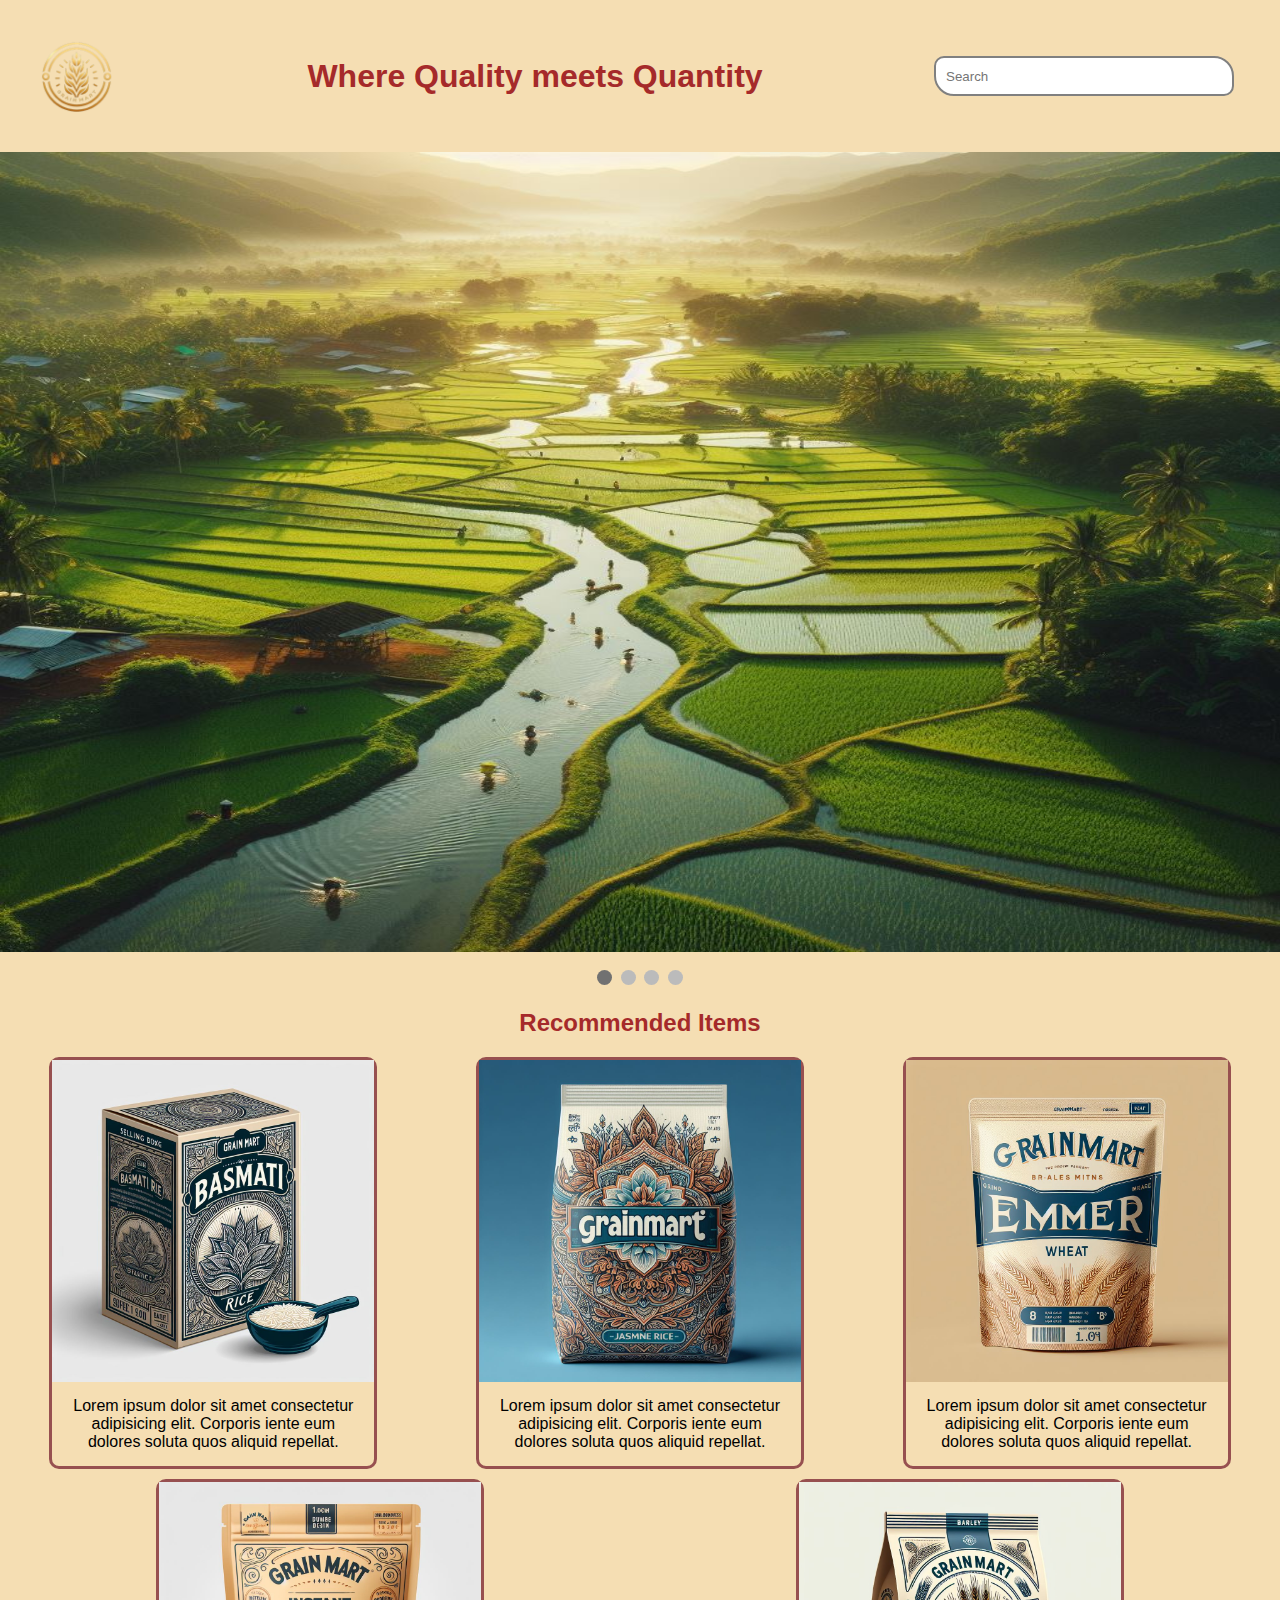
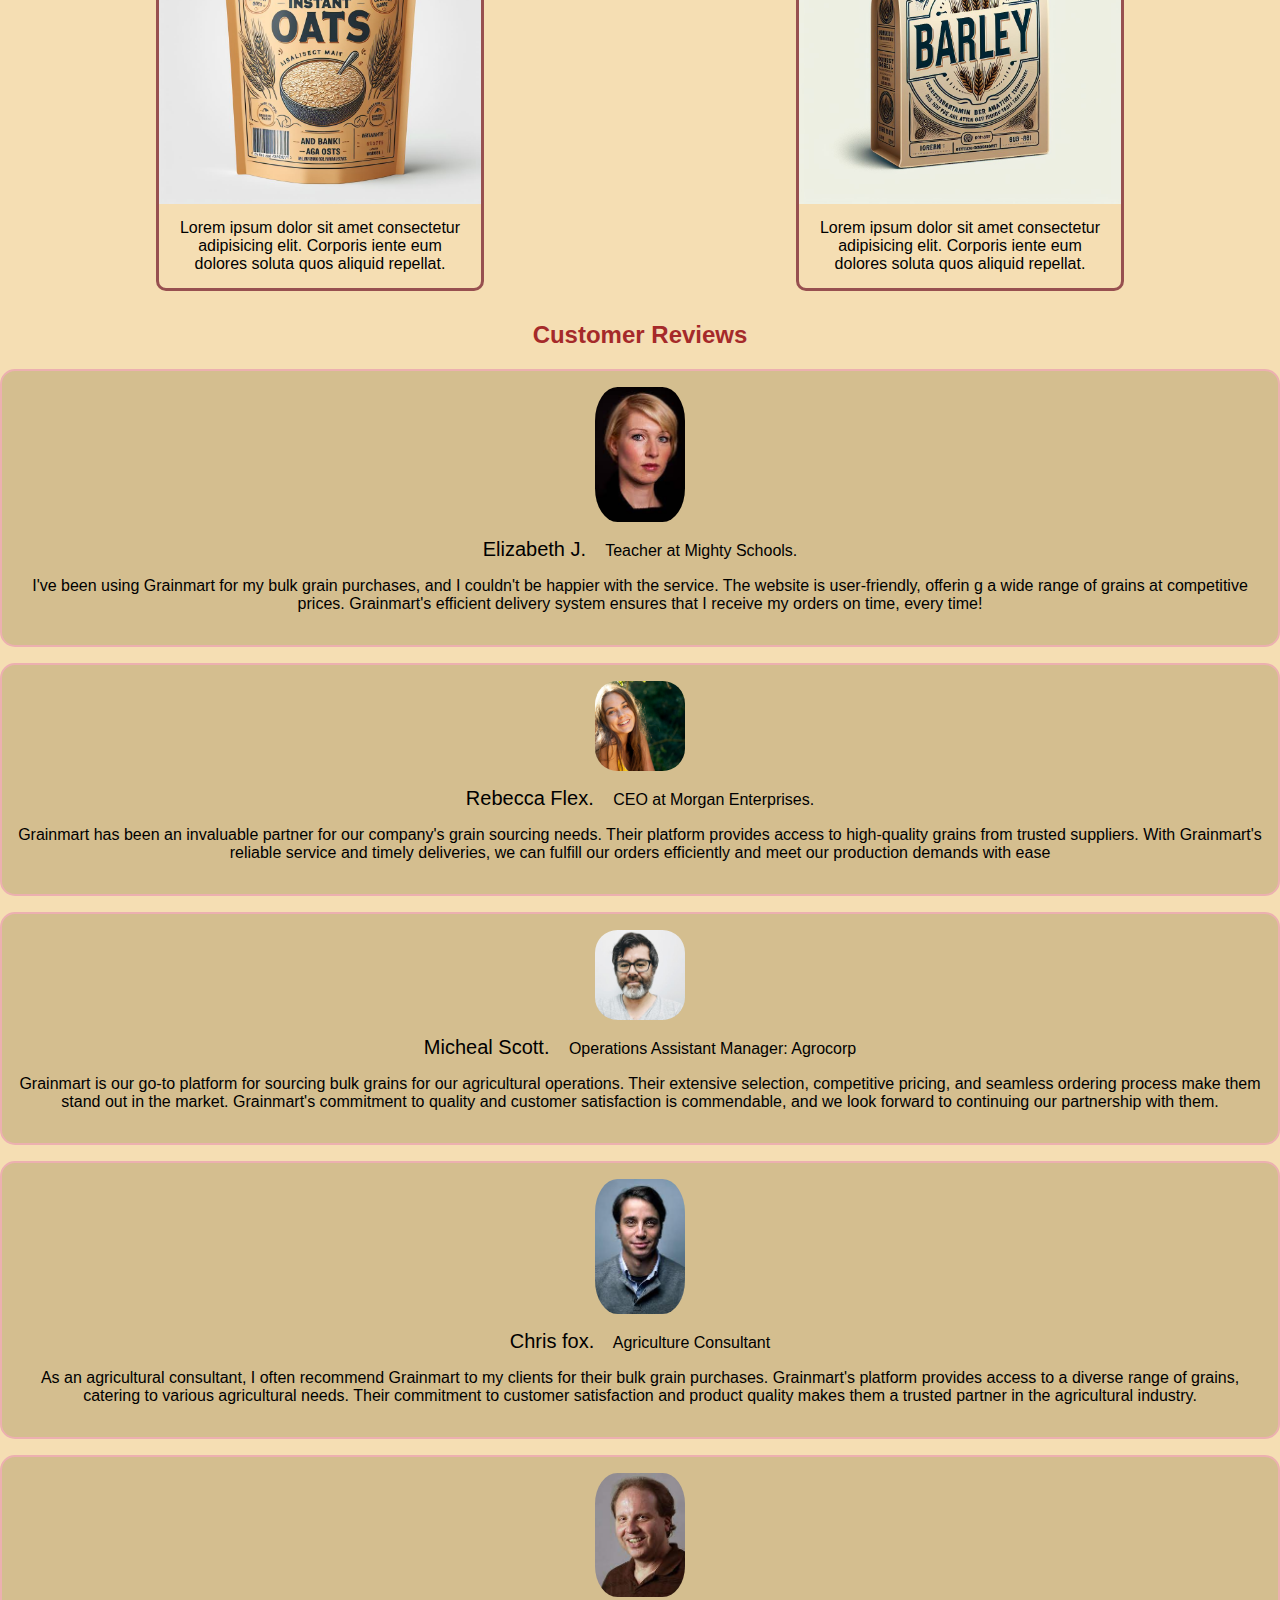
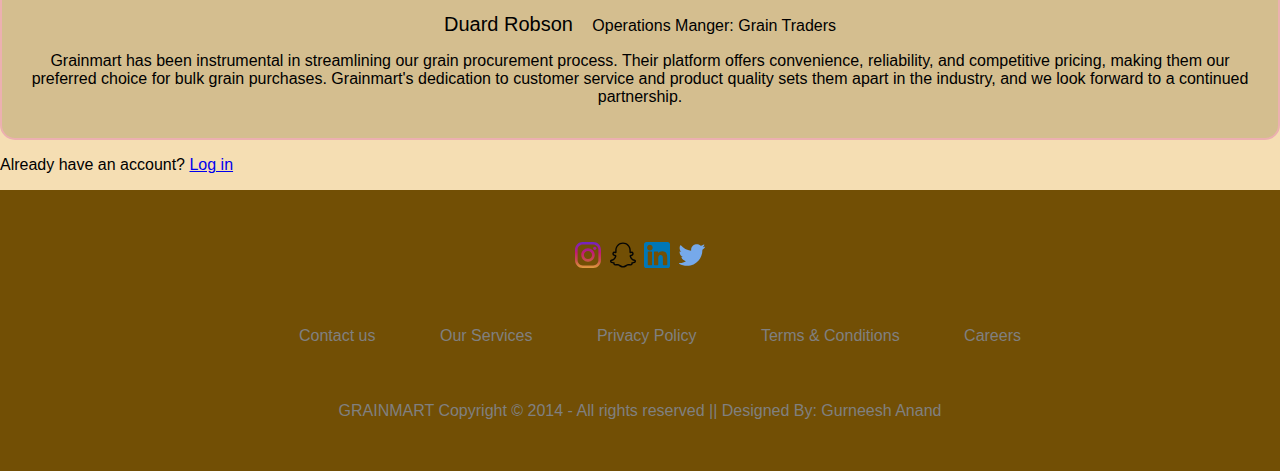
==== index.html @ 04188c0a "Project Files" ====
<!DOCTYPE html>
<html lang="en">
<head>
  
<link rel="stylesheet" href="css/index.css">
<meta charset="UTF-8">
<meta name="viewport" content="width=device-width, initial-scale=1.0">
<title>Grainmart</title>

</head>
<body>

  <!-- MENU -->


  <div id="main">
    <a href="#"><img src="images/Logo/Designer-removebg-preview.png" alt="logo" class="navbarLogo" onclick="openNav()"></a>
    <div class="companySlang">
    <h1 style="color: brown;">Where Quality meets Quantity</h1>
    </div>
    <input type="search" for="searchItem" class="searchItem" placeholder="Search"/>
  </div>
  

  <div id="mySidenav" class="sidenav">
    <a class="closebtn" onclick="closeNav()">&times;</a>                 <!-- //&times; is used to create the close icon in the menu so it can be multiple times-->
    <a href="index.html">Home</a>
    <a href="items.html">Items</a>
    <a href="aboutus.html">About Us</a>
    <a href="reviews.html">Reviews</a>
  </div>





  <!-- SLIDESHOW -->


  <div class="slideshow-container">

    <div class="slideshow fade">
      <img src="images/Logo/FOR SLIDESHOW/1.png" style="width:100%">
    </div>
    
    <div class="slideshow fade">
      <img src="images/Logo/FOR SLIDESHOW/2.png" style="width:100%">
    </div>
    
    <div class="slideshow fade">
      <img src="images/Logo/FOR SLIDESHOW/3.png" style="width:100%">
    </div>

    <div class="slideshow fade">
      <img src="images/Logo/FOR SLIDESHOW/4.png" style="width:100%">
    </div>
    
  </div>
    <br>
    
  <div style="text-align:center">
    <span class="dot"></span> 
    <span class="dot"></span> 
    <span class="dot"></span>
    <span class="dot"></span>
  </div>
  



<!-- RECOMMENDED ITEMS -->

<h2 style="text-align: center; color: brown;">Recommended Items</h2>

<div class="container">

    <div class="containerItem">

      <div class="flexItems">

        <div class="responsive">
            <div class="gallery">
                <a target="blank" href="images/Rice/BASMATI RICE/BASMATI RICE.png">
                    <img src="images/Rice/BASMATI RICE/BASMATI RICE.png" alt="Cinque Terre" width="600" height="400">
                </a>
                <div class="desc">Lorem ipsum dolor sit amet consectetur adipisicing elit. Corporis iente eum dolores soluta quos aliquid repellat.</div>
            </div>
        </div>

        <div class="responsive">
            <div class="gallery">
                <a target="blank" href="images/Rice/JASMINE RICE/JASMINE RICE 1.png">
                    <img src="images/Rice/JASMINE RICE/JASMINE RICE 1.png" alt="Cinque Terre" width="600" height="400">
                </a>
                <div class="desc">Lorem ipsum dolor sit amet consectetur adipisicing elit. Corporis iente eum dolores soluta quos aliquid repellat.</div>
            </div>
        </div>

        <div class="responsive">
            <div class="gallery">
                <a target="blank" href="images/WHEAT/EMMER.png">
                    <img src="images/WHEAT/EMMER.png" alt="Cinque Terre" width="600" height="400">
                </a>
                <div class="desc">Lorem ipsum dolor sit amet consectetur adipisicing elit. Corporis iente eum dolores soluta quos aliquid repellat.</div>
            </div>
        </div>

        <div class="responsive">
            <div class="gallery">
                <a target="blank" href="images/OTHER GRAINS/INSTANT OATS.png">
                    <img src="images/OTHER GRAINS/INSTANT OATS.png" alt="Cinque Terre" width="600" height="400">
                </a>
                <div class="desc">Lorem ipsum dolor sit amet consectetur adipisicing elit. Corporis iente eum dolores soluta quos aliquid repellat.</div>
            </div>
        </div>

        <div class="responsive">
            <div class="gallery">
                <a target="blank" href="images/OTHER GRAINS/BARLEY.png">
                    <img src="images/OTHER GRAINS/BARLEY.png" alt="Cinque Terre" width="600" height="400">
                </a>
                <div class="desc">Lorem ipsum dolor sit amet consectetur adipisicing elit. Corporis iente eum dolores soluta quos aliquid repellat.</div>
            </div>
        </div>

      </div>

    </div>


</div>







<!-- Customer reviews -->

<h2 style="color: brown;">Customer Reviews</h2>

  
<div class="review">
  <img src="images/customer reviews/person1.jfif" alt="Avatar" style="width:90px">
  <p><span>Elizabeth J.</span> Teacher at Mighty Schools.</p>
  <p>I've been using Grainmart for my bulk grain purchases, and I couldn't be happier with the service. The website is user-friendly, offerin
    g a wide range of grains at competitive prices. Grainmart's efficient delivery system ensures that I receive my orders on time, every time!</p>
</div>

<div class="review">
  <img src="images/customer reviews/person2.jpg" alt="Avatar" style="width:90px">
  <p><span>Rebecca Flex.</span> CEO at Morgan Enterprises.</p>
  <p>Grainmart has been an invaluable partner for our company's grain sourcing needs. Their platform provides access to high-quality grains from trusted suppliers.
     With Grainmart's reliable service and timely deliveries, we can fulfill our orders efficiently and meet our production demands with ease</p>
</div>

<div class="review">
  <img src="images/customer reviews/person3.jpg" alt="Avatar" style="width:90px">
  <p><span>Micheal Scott.</span> Operations Assistant Manager: Agrocorp</p>
  <p>Grainmart is our go-to platform for sourcing bulk grains for our agricultural operations. Their extensive selection, competitive pricing, and seamless ordering process make them stand out in the market.
     Grainmart's commitment to quality and customer satisfaction is commendable, and we look forward to continuing our partnership with them.</p>
</div>

<div class="review">
  <img src="images/customer reviews/perosn4.jfif" alt="Avatar" style="width:90px">
  <p><span>Chris fox.</span> Agriculture Consultant</p>
  <p>As an agricultural consultant, I often recommend Grainmart to my clients for their bulk grain purchases. Grainmart's platform provides access to a diverse range of grains, catering to various agricultural needs. 
    Their commitment to customer satisfaction and product quality makes them a trusted partner in the agricultural industry.</p>
</div>

<div class="review">
  <img src="images/customer reviews/person5.jfif" alt="Avatar" style="width:90px">
  <p><span>Duard Robson</span> Operations Manger: Grain Traders</p>
  <p>Grainmart has been instrumental in streamlining our grain procurement process. Their platform offers convenience, reliability, and competitive pricing, making them our preferred choice for bulk grain purchases. 
    Grainmart's dedication to customer service and product quality sets them apart in the industry, and we look forward to a continued partnership.</p>
</div>




<p class="acc-text">Already have an account? <a href="#" target="_blank">Log in</a></p>

<!-- Footer -->

<footer>
  
    <div class="footer">
      
        <div class="row">
          <a href="#"><img src="images/footer/instagram.svg" alt="image"></a>
          <a href="#"><img src="images/footer/snapchat.svg" alt="image"></a>
          <a href="#"><img src="images/footer/linkedin.svg" alt="image"></a>
          <a href="#"><img src="images/footer/twitter.svg" alt="image"></a>
        </div>
        
        <div class="row">
            <ul>
                <li><a href="#">Contact us</a></li>
                <li><a href="#">Our Services</a></li>
                <li><a href="#">Privacy Policy</a></li>
                <li><a href="#">Terms & Conditions</a></li>
                <li><a href="#">Careers</a></li>
            </ul>
        </div>
        
        <div class="row">
        GRAINMART Copyright © 2014 - All rights reserved || Designed By: Gurneesh Anand 
        </div>
    </div>
    
</footer>

<!-- Script for JS menu -->

<script>

  // for  menu

  function openNav() {
    document.getElementById("mySidenav").style.width = "250px";
    document.getElementById("main").style.marginLeft = "250px";
    document.body.style.backgroundColor = "rgba(0,0,0,0.4)";
  }
  
  function closeNav() {
    document.getElementById("mySidenav").style.width = "0";
    document.getElementById("main").style.marginLeft= "0";
    document.body.style.backgroundColor = "wheat";
  }

  // for slideshow

  let slideIndex = 0;
showSlides();

function showSlides() {
    let i;
    let slides = document.getElementsByClassName("slideshow");
    let dots = document.getElementsByClassName("dot");
      for (i = 0; i < slides.length; i++) {
        slides[i].style.display = "none";  
      }
    slideIndex++;
      if (slideIndex > slides.length) {slideIndex = 1}  

      for (i = 0; i < dots.length; i++) {
        dots[i].className = dots[i].className.replace(" active", "");
      }
    slides[slideIndex-1].style.display = "block";  
    dots[slideIndex-1].className += " active";
    setTimeout(showSlides, 3000);                                                 // Change image every 3 seconds
}
  
</script>
    


</body>

</html>
---- css/index.css ----
body {
  font-family: "Lato", sans-serif;
  transition: background-color .5s;
  margin: 0;
  background-color: wheat;
}

/* For the side nav bar */
.sidenav {
  height: 100%;
  width: 0;
  position: fixed;
  z-index: 1;
  top: 0;
  left: 0;
  background-color: rgb(151, 78, 29);
  overflow-x: hidden;
  transition: 0.5s;
  padding-top: 60px;
}

.sidenav a {
  padding: 8px 8px 8px 32px;
  text-decoration: none;
  font-size: 25px;
  color: white;
  display: block;
  transition: 0.3s;
}

.sidenav a:hover {
  color: black;
}


.sidenav .closebtn {
  position: absolute;
  top: 0;
  right: 25px;
  font-size: 36px;
  margin-left: 50px;
}

#main {
  transition: margin-left .5s;
  padding: 16px;
  display: inline-flex;
  align-items: center;
  justify-content: space-between;
  width: 100%;
}

.logo{
  float:right;
}
.navbarLogo{
  width: 120px;
  height: auto;
}
.searchItem{
  height: 40px;
  width: 300px;
  margin-right: 30px;
  border: 2px solid grey;
  padding-left: 10px;
  border-radius: 10px 20px;
}

.searchItem:hover{
  background-color: rgb(248, 242, 242);
  transition: cubic-bezier(0.075, 0.82, 0.165, 1);
  scale: 1.05;
}
.companySlang > h1 {
  font-style: normal;
}


@media screen and (max-height: 450px) {
  .sidenav {padding-top: 15px;}
  .sidenav a {font-size: 18px;}
}



/* for slideshow */


* {box-sizing: border-box;}

.slideshow {
  display: none;
}

img {
  vertical-align: middle;
  max-height: 800px;
  max-width: 2300px;
}

.slideshow-container {
  max-width: 2300px;
  position: relative;
  margin: auto;
}

.dot {
  height: 15px;
  width: 15px;
  margin: 0 2px;
  background-color: #bbb;
  border-radius: 50%;
  display: inline-block;
  transition: background-color 0.6s ease;
}

.active {
  background-color: #717171;
}

/* Fading animation */
.fade {
  animation-name: fade;
  animation-duration: 1.5s;
}

@keyframes fade {
  from {opacity: .4} 
  to {opacity: 1}
}







/* For recommended items */

.container {
  display: flex;
  flex-direction: column;
  
}

.flexItems{
  display: flex;
  flex-wrap: wrap;
  justify-content: space-around;
}

div.gallery {
  border: 3px solid #975050;
  border-radius: 10px;
}

div.gallery:hover {
  box-shadow: 0 4px 8px 0 rgba(0, 0, 0, 0.2), 0 6px 20px 0 rgba(0, 0, 0, 0.19);
  transition: 0.5s;
}

div.gallery img {
  width: 100%;
  height: auto;
}

div.desc {
  padding: 15px;
  text-align: center;
}

* {
  box-sizing: border-box;
}

.responsive {
  padding: 0 6px;
  float: left;
  width: 340px;
  height: auto;
  margin-bottom: 10px;
}

h2{
  text-align: center;
  font-size: 400;
}








/* For Customer Reviews */

.review {
  border: 2px solid #ecb0b0;
  background-color: #85733a4b;
  border-radius: 15px;
  padding: 16px;
  margin: 16px 0
}


.review::after {
  content: "";
  clear: both;
  display: table;
}

.review img {
  float: left;
  margin-right: 20px;
  border-radius: 25%;
}

.review span {
  font-size: 20px;
  margin-right: 15px;
}

@media (min-width: 0px) {
  .review {
      text-align: center;
  }
  .review img {
      margin: auto;
      float: none;
      display: block;
  }
}






/* Footer */
.footer {
  background: #724f05;
  padding: 30px 0; 
  min-height: 250px; 
  font-family: 'Play', sans-serif;
  text-align: center;
  display: flex;
  flex-direction: column;
  justify-content: center;
}

  
  .footer .row{
  width:100%;
  margin:1% 0%;
  padding:0.6% 0%;
  color:gray;
  font-size: 16px;
  }
  
  .footer .row a{
  text-decoration:none;
  color:gray;
  transition:0.5s;
  }
  
  .footer .row a:hover{
  color:#fff;
  }
  
  .footer .row ul{
  width:100%;
  }
  
  .footer .row ul li{
  display:inline-block;
  margin:0px 30px;
  }
  
  .footer .row a > img{
    padding: 2px;
    height: 30px;
    width: 30px;
  }
  
  @media (max-width:720px){
  .footer{
  text-align:left;
  padding:5%;
  }

  .footer .row ul li{
    display:block;
    margin:10px 0px;
    text-align:left;
    }

  .footer .row a i{
  margin:0% 3%;
  }
  }

 
/* If screen size is 600px wide, or less, set the font-size of <div> to 30px */
@media screen and (min-width:100px) and (max-width: 450px) {
  .slideshow-container{
    align-items: center;
  }
}
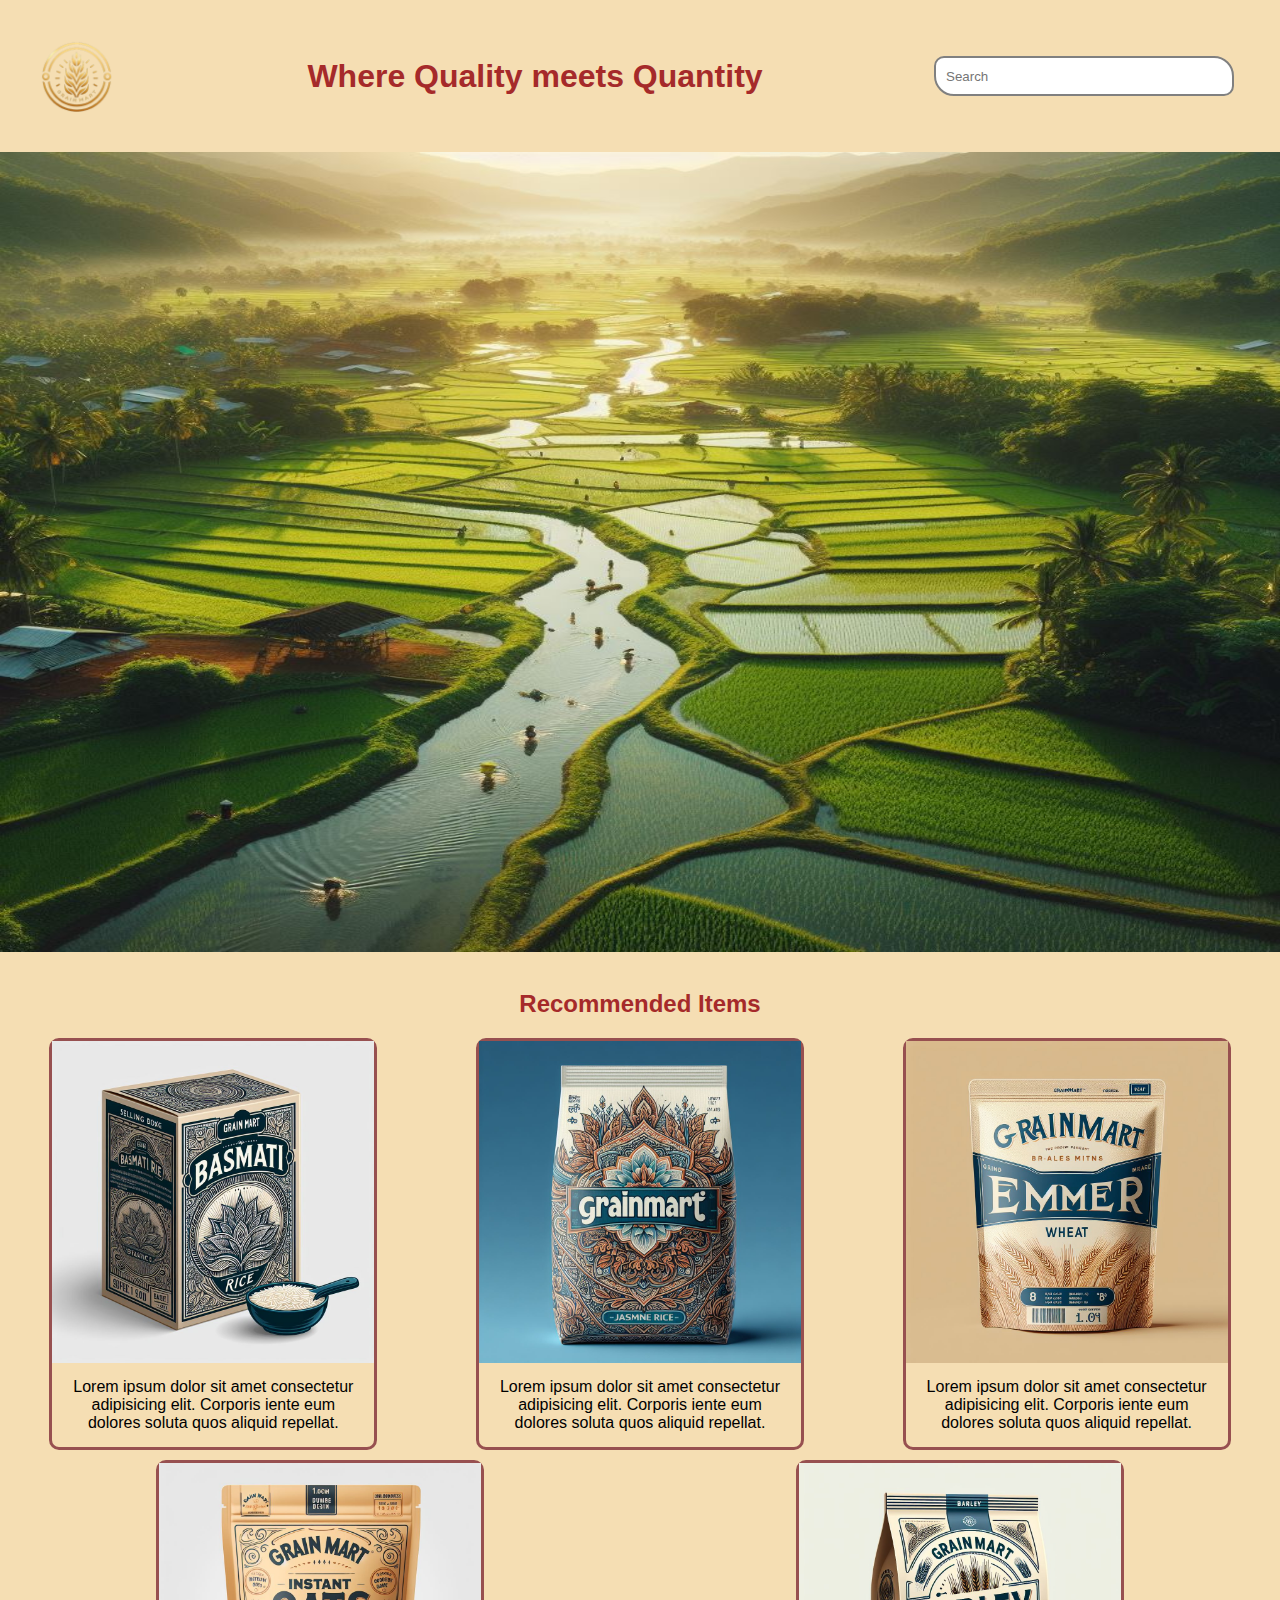
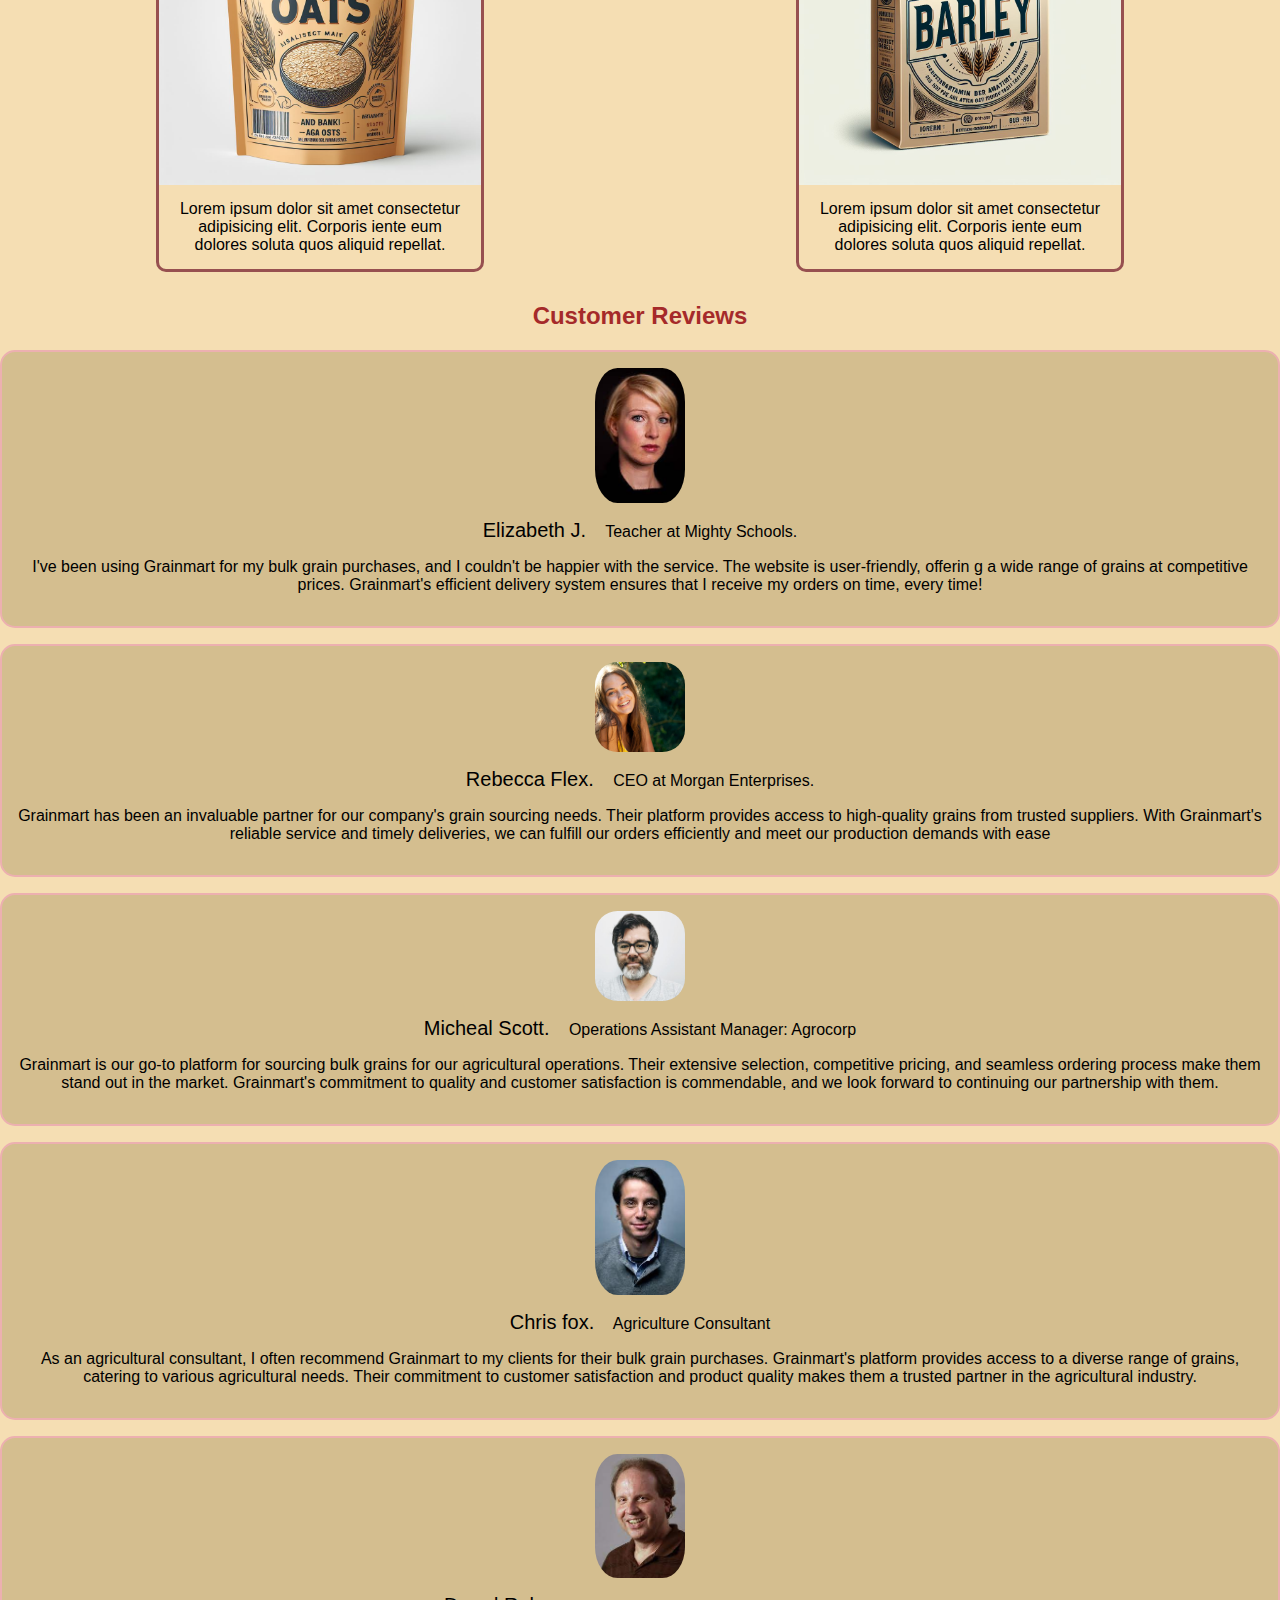
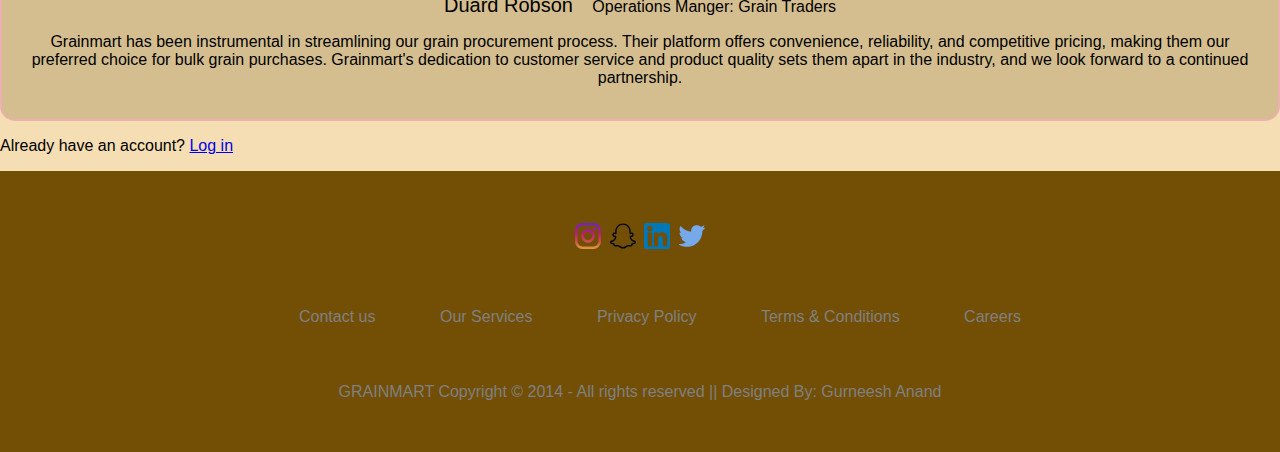
==== commit 28919fcf: "dot container display none" ====
--- a/index.html
+++ b/index.html
@@ -28,6 +28,8 @@
     <a href="items.html">Items</a>
     <a href="aboutus.html">About Us</a>
     <a href="reviews.html">Reviews</a>
+    <a href="reviews.html">Contact US</a>
+    
   </div>
 
 
@@ -58,7 +60,7 @@
   </div>
     <br>
     
-  <div style="text-align:center">
+  <div style="text-align:center; display: none;" class="dotCotainer">
     <span class="dot"></span> 
     <span class="dot"></span> 
     <span class="dot"></span>
@@ -211,7 +213,7 @@
     
 </footer>
 
-<!-- Script for JS menu -->
+
 
 <script>
 
